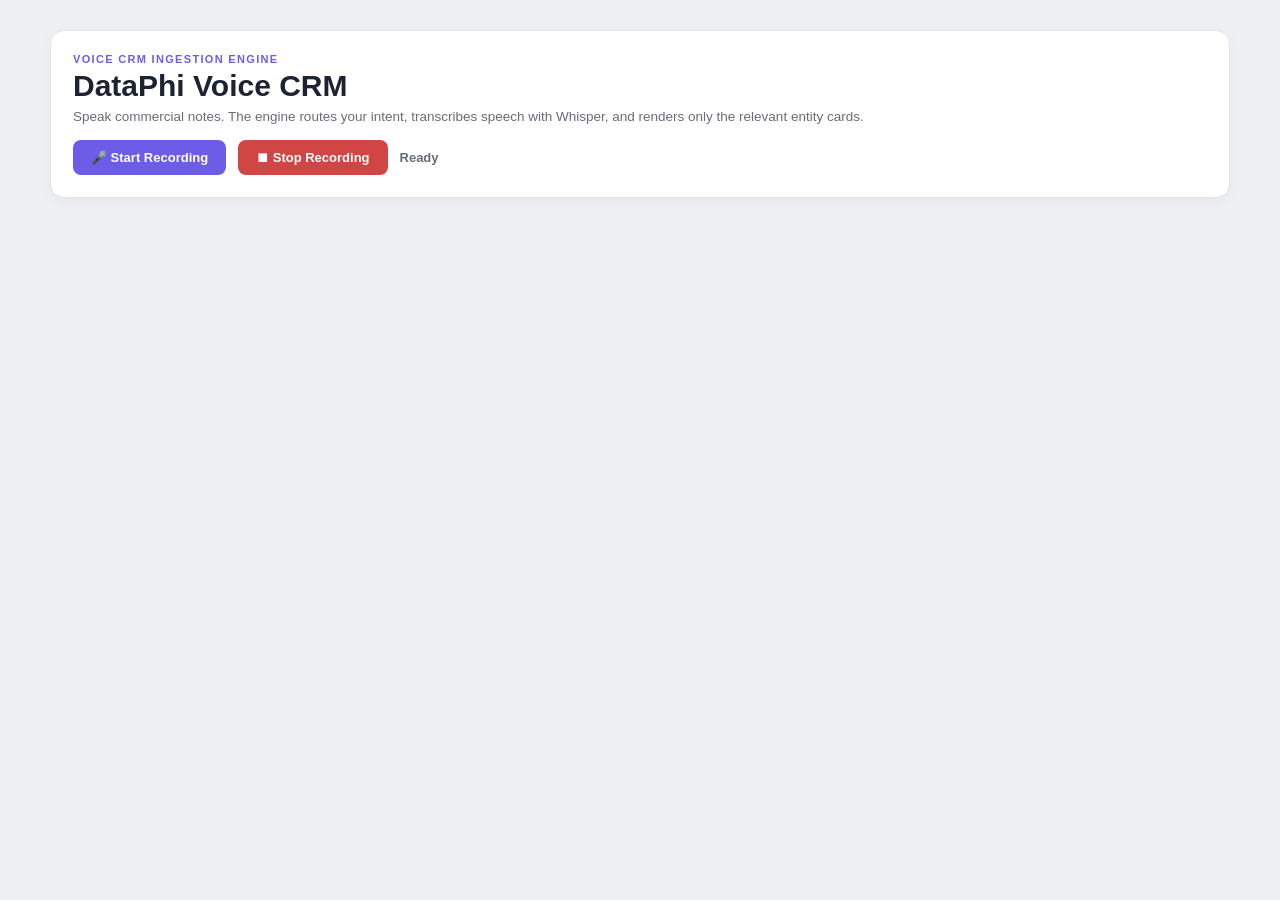
==== frontend/index.html @ ba320847 "feat: initial commit for DataPhi voice-to-CRM ingestion engine" ====
<!doctype html>
<html lang="en">
<head>
<meta charset="UTF-8">
<meta name="viewport" content="width=device-width,initial-scale=1">
<title>DataPhi Voice CRM — Multi-Entity Workspace</title>
<style>
:root {
  --primary: #6C5CE7;
  --primary-dark: #4B3FC4;
  --secondary: #049C8F;
  --warning: #C98A14;
  --danger: #D14545;
  --success: #1E8E5A;
  --dark: #1C2333;
  --gray-bg: #EEF0F4;
  --border: #E2E4EA;
  --text-main: #20242C;
  --text-sub: #666C79;
}
* { box-sizing: border-box; }
body { margin: 0; background: var(--gray-bg); color: var(--text-main); font-family: "Segoe UI", Arial, sans-serif; }
main { width: min(1180px, 95%); margin: 30px auto 60px; }

/* Control & Header Cards */
.card {
  background: #fff; border: 1px solid var(--border); border-radius: 14px;
  padding: 22px; box-shadow: 0 4px 16px rgba(20,35,60,.04); margin-bottom: 20px;
}
h1 { font-size: 30px; margin: 0 0 6px; font-weight: 800; color: var(--dark); }
.sub { color: var(--text-sub); font-size: 13.5px; margin: 0 0 16px; }
.eyebrow { font-size: 11px; font-weight: 800; letter-spacing: .12em; color: var(--primary); text-transform: uppercase; margin-bottom: 4px; }

/* Buttons & Controls */
.controls { display: flex; gap: 12px; align-items: center; flex-wrap: wrap; }
button {
  border: 0; border-radius: 8px; padding: 10px 18px; font-size: 13px;
  font-weight: 700; cursor: pointer; display: inline-flex; align-items: center;
  gap: 7px; transition: all 0.15s ease-in-out;
}
.btn-primary { background: var(--primary); color: #fff; }
.btn-primary:hover { background: var(--primary-dark); }
.btn-primary:disabled { background: #A59DF0; cursor: not-allowed; }
.btn-danger { background: var(--danger); color: #fff; }
.btn-outline { background: #fff; border: 1.5px solid var(--border); color: var(--text-main); }
.btn-outline:hover { background: #F8F9FB; }
.status { font-weight: 700; font-size: 13px; color: var(--text-sub); }
.live { color: var(--danger); }

/* Badges */
.badge { font-size: 10.5px; font-weight: 700; padding: 3px 8px; border-radius: 12px; display: inline-flex; align-items: center; }
.badge-draft { background: #FEF3F2; color: #B42318; border: 1px solid #FECDCA; }
.badge-review { background: #FFF8E6; color: #B57900; border: 1px solid #FDE68A; }
.badge-committed { background: #E5F5EC; color: var(--success); border: 1px solid #B9E6CD; }
.voice-tag { color: var(--primary); font-size: 10.5px; font-weight: 600; }

/* Transcript Display */
.transcript-box {
  background: #FAFBFD; border: 1.5px solid var(--border); border-radius: 8px;
  padding: 12px 16px; min-height: 44px; color: var(--text-sub); font-size: 13.5px;
  line-height: 1.5; font-style: italic;
}

/* Alert Banner */
.alert-banner {
  background: #FFF4F2; border-left: 4px solid var(--danger);
  padding: 14px 18px; border-radius: 8px; margin-bottom: 20px;
}
.alert-banner.success { background: #F4FAF6; border-left-color: var(--success); }
.alert-banner.review { background: #FFFDF5; border-left-color: var(--warning); }
.alert-title { font-size: 13px; font-weight: 800; color: var(--danger); margin-bottom: 4px; }
.alert-banner.success .alert-title { color: var(--success); }
.alert-banner.review .alert-title { color: var(--warning); }
.alert-text { font-size: 12px; color: #5F2120; line-height: 1.5; }
.alert-banner.success .alert-text { color: #175C3E; }
.alert-banner.review .alert-text { color: #78350F; }

/* Responsive Entity Form Cards Grid */
.entity-grid { display: grid; grid-template-columns: repeat(auto-fit, minmax(420px, 1fr)); gap: 20px; }
.entity-card {
  background: #FFFFFF; border: 1.5px solid var(--border); border-radius: 12px;
  padding: 18px 20px; display: flex; flex-direction: column; gap: 14px;
}
.entity-header {
  display: flex; justify-content: space-between; align-items: center;
  padding-bottom: 10px; border-bottom: 1.5px solid #F0F2F6;
}
.entity-title { font-size: 13.5px; font-weight: 800; display: flex; align-items: center; gap: 8px; }

/* Form Field Styling */
.form-grid { display: grid; grid-template-columns: 1fr 1fr; gap: 12px 14px; }
.form-full { grid-column: span 2; }
.field-group { display: flex; flex-direction: column; gap: 4px; }
.field-label { font-size: 11.5px; font-weight: 700; color: var(--dark); display: flex; justify-content: space-between; }
.field-label .req { color: var(--danger); }
.input-box, select, textarea {
  padding: 8px 11px; border-radius: 6px; border: 1.5px solid var(--border);
  font-size: 12.5px; color: var(--text-main); background: #FFFFFF; outline: none; width: 100%;
}
.input-box:focus, select:focus, textarea:focus {
  border-color: var(--primary); box-shadow: 0 0 0 3px rgba(108, 92, 231, 0.12);
}
.input-box:read-only {
  background: #F8F9FB; color: var(--text-sub); cursor: not-allowed; border-color: #E2E4EA;
}
.input-missing {
  border-color: var(--danger) !important;
  background: #FFFBFB !important;
}
.field-helper { font-size: 10.5px; color: var(--text-sub); }
.helper-missing { color: var(--danger); font-weight: 600; }

/* Confirmation Action Bar */
.confirmation-bar {
  background: #FFFFFF; border: 1.5px solid var(--border); border-radius: 12px;
  padding: 16px 20px; display: flex; justify-content: space-between; align-items: center;
  margin-top: 20px; flex-wrap: wrap; gap: 12px;
}
</style>
</head>
<body>

<main>
  <!-- Voice Recorder Card -->
  <section class="card">
    <div class="eyebrow">Voice CRM Ingestion Engine</div>
    <h1>DataPhi Voice CRM</h1>
    <p class="sub">Speak commercial notes. The engine routes your intent, transcribes speech with Whisper, and renders only the relevant entity cards.</p>
    
    <div class="controls">
      <button id="record" class="btn-primary">🎤 Start Recording</button>
      <button id="stop" class="btn-danger" disabled>⏹ Stop Recording</button>
      <span id="status" class="status">Ready</span>
    </div>
  </section>

  <!-- Spoken Transcript Display -->
  <section class="card" id="transcriptPane" style="display:none;">
    <h3 style="margin-top:0; font-size:14px; color:var(--dark);">Captured Audio Transcript</h3>
    <div id="transcript" class="transcript-box"></div>
  </section>

  <!-- Staged Review Workspace -->
  <section id="workspacePane" style="display:none;">
    
    <!-- Status & Alerts -->
    <div style="display:flex; justify-content:space-between; align-items:center; margin-bottom:12px;">
      <div style="display:flex; align-items:center; gap:10px;">
        <h2 style="font-size:18px; margin:0;" id="workspaceTitle">Staged Entity Workspace</h2>
        <span id="statusBadge" class="badge"></span>
      </div>
      <span id="draftIdTag" style="font-size:12px; color:var(--text-sub); font-family:monospace;"></span>
    </div>

    <div id="alertBanner" class="alert-banner" style="display:none;">
      <div id="alertTitle" class="alert-title"></div>
      <div id="alertText" class="alert-text"></div>
    </div>

    <!-- RELEVANT ENTITY FORMS GRID -->
    <div class="entity-grid">
      
      <!-- FORM 1: ACCOUNT FORM (Shown for Account, Contact, Lead, Opportunity) -->
      <div class="entity-card" id="cardAccount" style="border-top: 4px solid var(--primary);">
        <div class="entity-header">
          <span class="entity-title" style="color:var(--primary-dark);">🏢 Account Form</span>
          <span class="badge" style="background:#F4F3FF; color:var(--primary);">Parent Enterprise</span>
        </div>
        <div class="form-grid">
          <div class="field-group form-full">
            <label class="field-label">
              <span>Account Name <span class="req">*</span></span>
              <span class="voice-tag" id="tag_acc_name"></span>
            </label>
            <input class="input-box" id="acc_name" type="text" placeholder="e.g. Dubai Integrated Economic Zones" oninput="onAccountNameChange()">
            <div id="acc_name_help" class="field-helper">Legal entity name.</div>
          </div>
          <div class="field-group">
            <label class="field-label">
              <span>Client Account Manager</span>
              <span class="voice-tag" id="tag_acc_manager"></span>
            </label>
            <input class="input-box" id="acc_manager" type="text" placeholder="e.g. Ramanj Falasi">
          </div>
          <div class="field-group">
            <label class="field-label">
              <span>Industry</span>
              <span class="voice-tag" id="tag_acc_industry"></span>
            </label>
            <input class="input-box" id="acc_industry" type="text" placeholder="e.g. Semi Govt, BFSI">
          </div>
          <div class="field-group form-full">
            <label class="field-label">
              <span>Region</span>
              <span class="voice-tag" id="tag_acc_region"></span>
            </label>
            <input class="input-box" id="acc_region" type="text" placeholder="e.g. Dubai, UAE">
          </div>
        </div>
      </div>

      <!-- FORM 2: CONTACT FORM (Shown for Contact, Lead, Opportunity) -->
      <div class="entity-card" id="cardContact" style="border-top: 4px solid #4B5563; display:none;">
        <div class="entity-header">
          <span class="entity-title" style="color:#1F2937;">👤 Contact Form</span>
          <span class="badge" style="background:#F3F4F6; color:#374151;">Client Stakeholder</span>
        </div>
        <div class="form-grid">
          <!-- Associated Account Field Linking -->
          <div class="field-group form-full">
            <label class="field-label">
              <span>Associated Account <span class="req">*</span></span>
              <span class="badge" style="background:#EEF2FF; color:var(--primary);">Relational Link</span>
            </label>
            <input class="input-box" id="con_acc_name" type="text" placeholder="Links to Account Name above" readonly>
            <div class="field-helper">Foreign key reference linking this contact to the parent enterprise.</div>
          </div>
          <div class="field-group form-full">
            <label class="field-label">
              <span>Stakeholder Name <span class="req">*</span></span>
              <span class="voice-tag" id="tag_con_name"></span>
            </label>
            <input class="input-box" id="con_name" type="text" placeholder="e.g. Tariq Mansoor" oninput="validateMandatory()">
            <div id="con_name_help" class="field-helper">Primary client contact or decision maker.</div>
          </div>
          <div class="field-group form-full">
            <label class="field-label">
              <span>Designation / Role</span>
              <span class="voice-tag" id="tag_con_desig"></span>
            </label>
            <input class="input-box" id="con_desig" type="text" placeholder="e.g. VP of Smart Cities">
          </div>
          <div class="field-group">
            <label class="field-label"><span>Email</span></label>
            <input class="input-box" id="con_email" type="email" placeholder="name@company.com">
          </div>
          <div class="field-group">
            <label class="field-label"><span>Mobile</span></label>
            <input class="input-box" id="con_mobile" type="text" placeholder="+971 50 ...">
          </div>
        </div>
      </div>

      <!-- FORM 3: LEAD FORM (Shown for Lead, Opportunity) -->
      <div class="entity-card" id="cardLead" style="border-top: 4px solid var(--warning); display:none;">
        <div class="entity-header">
          <span class="entity-title" style="color:var(--warning);">🎯 Lead Form</span>
          <span id="leadStatusTag" class="badge" style="background:#FFF9F0; color:var(--warning);">Inbound Pipeline</span>
        </div>
        <div class="form-grid">
          <div class="field-group form-full">
            <label class="field-label">
              <span>Lead Title <span class="req">*</span></span>
              <span class="voice-tag" id="tag_lead_name"></span>
            </label>
            <input class="input-box" id="lead_name" type="text" placeholder="e.g. Telemetry Lakehouse Scope">
          </div>
          <div class="field-group">
            <label class="field-label"><span>Classification Stage</span></label>
            <select class="input-box" id="lead_stage">
              <option value="Non-Qualified">Non-Qualified</option>
              <option value="Qualified">Qualified</option>
            </select>
          </div>
          <div class="field-group">
            <label class="field-label"><span>Temperature</span></label>
            <select class="input-box" id="lead_type">
              <option value="Warm">Warm</option>
              <option value="Hot">Hot</option>
              <option value="Cold">Cold</option>
            </select>
          </div>
          <div class="field-group">
            <label class="field-label"><span>Service Line</span></label>
            <input class="input-box" id="lead_service" type="text" placeholder="e.g. DE & Analytics">
          </div>
          <div class="field-group">
            <label class="field-label"><span>Technology Stack</span></label>
            <input class="input-box" id="lead_tech" type="text" placeholder="e.g. Azure Databricks">
          </div>
          <div class="field-group form-full">
            <label class="field-label"><span>Lead Action Item</span></label>
            <input class="input-box" id="lead_next_steps" type="text" placeholder="e.g. Schedule discovery call">
          </div>
        </div>
      </div>

      <!-- FORM 4: OPPORTUNITY FORM (Shown strictly for Opportunity) -->
      <div class="entity-card" id="cardOpportunity" style="border-top: 4px solid var(--secondary); display:none;">
        <div class="entity-header">
          <span class="entity-title" style="color:var(--secondary);">💼 Opportunity Form</span>
          <span class="badge" style="background:#E6F7F5; color:var(--secondary);">Commercial Deal</span>
        </div>
        <div class="form-grid">
          <div class="field-group form-full">
            <label class="field-label">
              <span>Opportunity Name <span class="req">*</span></span>
              <span class="voice-tag" id="tag_opty_name"></span>
            </label>
            <input class="input-box" id="opty_name" type="text" placeholder="e.g. IoT Telemetry Lakehouse">
          </div>
          <div class="field-group">
            <label class="field-label"><span>Pipeline Stage</span></label>
            <select class="input-box" id="opty_stage">
              <option value="Discovery (40%)" selected>Discovery (40%)</option>
              <option value="Technical Discussion (60%)">Technical Discussion (60%)</option>
              <option value="Proposal (80%)">Proposal (80%)</option>
            </select>
          </div>
          <div class="field-group">
            <label class="field-label"><span>Engagement Model</span></label>
            <select class="input-box" id="opty_project_type">
              <option value="T&M" selected>T&M (Time & Materials)</option>
              <option value="FP">Fixed Price (FP)</option>
            </select>
          </div>
          <div class="field-group">
            <label class="field-label"><span>Deal Value &amp; Currency</span></label>
            <div style="display:flex; gap:6px;">
              <input class="input-box" id="opty_deal_size" type="number" style="flex:1;" placeholder="0.00">
              <input class="input-box" id="opty_currency" type="text" style="width:70px;" value="AED">
            </div>
          </div>
          <div class="field-group">
            <label class="field-label"><span>Technology Architecture</span></label>
            <input class="input-box" id="opty_tech" type="text" placeholder="e.g. Azure Databricks, Fabric">
          </div>
          <div class="field-group form-full">
            <label class="field-label"><span>Next Commercial Step</span></label>
            <input class="input-box" id="opty_next_steps" type="text" placeholder="e.g. Architecture review call">
          </div>
        </div>
      </div>

    </div>

    <!-- Confirmation Action Bar -->
    <div class="confirmation-bar">
      <div id="resumeControls" style="display:flex; gap:8px; flex:1; max-width:480px;">
        <input class="input-box" id="followUpText" type="text" placeholder="Type missing details to update draft...">
        <button class="btn-outline" type="button" onclick="submitTextFollowUp()">Submit Follow-Up</button>
      </div>
      <div style="margin-left:auto;">
        <button id="commitBtn" class="btn-primary" type="button" onclick="confirmAndCommitHierarchy()">
          💾 Confirm &amp; Commit to CRM
        </button>
      </div>
    </div>

  </section>
</main>

<script>
const API = "http://localhost:8000";
let recorder = null, chunks = [], currentDraftId = null, activeIntent = "create_lead";

const recordBtn = document.getElementById("record");
const stopBtn = document.getElementById("stop");
const statusTxt = document.getElementById("status");
const transcriptPane = document.getElementById("transcriptPane");
const transcriptDiv = document.getElementById("transcript");
const workspacePane = document.getElementById("workspacePane");
const alertBanner = document.getElementById("alertBanner");
const alertTitle = document.getElementById("alertTitle");
const alertText = document.getElementById("alertText");
const statusBadge = document.getElementById("statusBadge");
const commitBtn = document.getElementById("commitBtn");
const draftIdTag = document.getElementById("draftIdTag");
const workspaceTitle = document.getElementById("workspaceTitle");

// Audio Capture
recordBtn.onclick = async () => {
  try {
    const stream = await navigator.mediaDevices.getUserMedia({ audio: true });
    chunks = [];
    recorder = new MediaRecorder(stream);
    recorder.ondataavailable = e => { if (e.data.size) chunks.push(e.data); };
    recorder.onstop = async () => {
      stream.getTracks().forEach(t => t.stop());
      const blob = new Blob(chunks, { type: recorder.mimeType || "audio/webm" });
      await processAudio(blob);
    };
    recorder.start();
    recordBtn.disabled = true;
    stopBtn.disabled = false;
    statusTxt.textContent = "Recording...";
    statusTxt.className = "status live";
  } catch (err) {
    alert("Microphone permission failed: " + err.message);
  }
};

stopBtn.onclick = () => {
  if (recorder && recorder.state !== "inactive") {
    recorder.stop();
    recordBtn.disabled = false;
    stopBtn.disabled = true;
    statusTxt.textContent = "Processing and analyzing intent...";
    statusTxt.className = "status";
  }
};

async function processAudio(blob) {
  const form = new FormData();
  form.append("audio", blob, "recording.webm");

  try {
    const res = await fetch(`${API}/api/voice/process`, { method: "POST", body: form });
    const data = await res.json();
    if (!res.ok) throw new Error(data.detail || "Server processing failed.");

    transcriptPane.style.display = "block";
    transcriptDiv.textContent = `"${data.transcript}"`;
    renderSeparateForms(data);
    statusTxt.textContent = "Entities Extracted";
  } catch (err) {
    statusTxt.textContent = "Error";
    alert("Processing failed: " + err.message);
  }
}

// Mirror Account Name into Contact Form live
function onAccountNameChange() {
  const accVal = document.getElementById("acc_name").value.trim();
  document.getElementById("con_acc_name").value = accVal;
  validateMandatory();
}

// Render Only Relevant Forms Based on Specific Intent
function renderSeparateForms(res) {
  workspacePane.style.display = "block";
  const ext = res.extracted_data || {};
  const acc = ext.account || {};
  const con = ext.contact || {};
  const lead = ext.lead || {};
  const opty = ext.opportunity || {};

  activeIntent = res.intent || ext.intent || "create_lead";
  currentDraftId = res.draft_id || null;

  // Strict intent classification
  const isAccount = activeIntent === "create_account";
  const isContact = activeIntent === "create_contact";
  const isLead = activeIntent === "create_lead";
  const isOpportunity = (
    activeIntent === "create_opportunity" ||
    activeIntent === "opportunity" ||
    activeIntent === "close_won_deal" ||
    activeIntent === "create_project"
  );

  // Intent-Driven Visibility Hierarchy:
  // 1. Account intent: Show Account only
  // 2. Contact intent: Show Account + Contact
  // 3. Lead intent: Show Account + Contact + Lead
  // 4. Opportunity intent: Show Account + Contact + Lead + Opportunity
  document.getElementById("cardAccount").style.display = "flex";
  document.getElementById("cardContact").style.display = (!isAccount) ? "flex" : "none";
  document.getElementById("cardLead").style.display = (isLead || isOpportunity) ? "flex" : "none";
  document.getElementById("cardOpportunity").style.display = isOpportunity ? "flex" : "none";

  // Dynamic Workspace Title
  if (isAccount) {
    workspaceTitle.textContent = "Staged Entity: Account Registration";
  } else if (isContact) {
    workspaceTitle.textContent = "Staged Entities: Contact & Associated Account";
  } else if (isOpportunity) {
    workspaceTitle.textContent = "Staged Pipeline: Opportunity Hierarchy";
  } else {
    workspaceTitle.textContent = "Staged Entities: Lead Ingestion Pipeline";
  }

  // Populate Form 1: Account
  document.getElementById("acc_name").value = acc.account_name || "";
  document.getElementById("acc_manager").value = acc.account_manager || "";
  document.getElementById("acc_industry").value = acc.industry || "";
  document.getElementById("acc_region").value = acc.region || "";

  document.getElementById("tag_acc_name").textContent = acc.account_name ? "⚡ Voice" : "";
  document.getElementById("tag_acc_manager").textContent = acc.account_manager ? "⚡ Voice" : "";
  document.getElementById("tag_acc_industry").textContent = acc.industry ? "⚡ Voice" : "";
  document.getElementById("tag_acc_region").textContent = acc.region ? "⚡ Voice" : "";

  // Populate Form 2: Contact (including Associated Account)
  document.getElementById("con_acc_name").value = acc.account_name || "";
  document.getElementById("con_name").value = con.contact_name || "";
  document.getElementById("con_desig").value = con.designation || "";
  document.getElementById("con_email").value = con.email || "";
  document.getElementById("con_mobile").value = con.mobile || "";

  document.getElementById("tag_con_name").textContent = con.contact_name ? "⚡ Voice" : "";
  document.getElementById("tag_con_desig").textContent = con.designation ? "⚡ Voice" : "";

  // Populate Form 3: Lead (if visible)
  if (isLead || isOpportunity) {
    const defaultLeadTitle = isOpportunity 
      ? (opty.opportunity_name || lead.lead_name || `${acc.account_name || 'Commercial'} Deal (Backfilled)`)
      : (lead.lead_name || "");

    document.getElementById("lead_name").value = defaultLeadTitle;
    document.getElementById("lead_stage").value = isOpportunity ? "Qualified" : (lead.stage || "Non-Qualified");
    document.getElementById("lead_type").value = isOpportunity ? "Hot" : (lead.type || "Warm");
    document.getElementById("lead_service").value = lead.service || opty.service || "";
    document.getElementById("lead_tech").value = lead.technology || opty.technology || "";
    document.getElementById("lead_next_steps").value = lead.next_steps || opty.next_steps || "";

    const leadTag = document.getElementById("leadStatusTag");
    if (isOpportunity) {
      leadTag.textContent = "⚡ Auto-Backfilled Record";
      leadTag.style.background = "#E5F5EC";
      leadTag.style.color = "var(--success)";
    } else {
      leadTag.textContent = "Inbound Pipeline";
      leadTag.style.background = "#FFF9F0";
      leadTag.style.color = "var(--warning)";
    }
  }

  // Populate Form 4: Opportunity (if visible)
  if (isOpportunity) {
    document.getElementById("opty_name").value = opty.opportunity_name || lead.lead_name || `${acc.account_name || 'Client'} - Opportunity`;
    document.getElementById("opty_stage").value = opty.stage || "Discovery (40%)";
    document.getElementById("opty_project_type").value = opty.project_type || "T&M";
    document.getElementById("opty_deal_size").value = opty.deal_size || lead.deal_size || "";
    document.getElementById("opty_currency").value = opty.currency || lead.currency || "AED";
    document.getElementById("opty_tech").value = opty.technology || lead.technology || "";
    document.getElementById("opty_next_steps").value = opty.next_steps || lead.next_steps || "";

    document.getElementById("tag_opty_name").textContent = (opty.opportunity_name || lead.lead_name) ? "⚡ Voice" : "";
  }

  // Draft Banner State
  draftIdTag.textContent = currentDraftId ? `Draft Record #${currentDraftId}` : "";
  if (res.status === "draft_saved_incomplete") {
    statusBadge.textContent = "Incomplete Draft";
    statusBadge.className = "badge badge-draft";
    alertBanner.style.display = "block";
    alertBanner.className = "alert-banner";
    alertTitle.textContent = "⚠️ Missing Mandatory Entity Fields";
    alertText.textContent = res.clarification_prompt || "Please complete the highlighted mandatory inputs.";
  } else {
    statusBadge.textContent = "Staged for Sales Review";
    statusBadge.className = "badge badge-review";
    alertBanner.style.display = "block";
    alertBanner.className = "alert-banner review";
    alertTitle.textContent = "📋 Staged Records Ready";
    alertText.textContent = "Verify or edit the extracted details in the cards above, then click confirm to persist.";
  }

  validateMandatory();
}

// Client Validation Across Visible Forms
function validateMandatory() {
  const accVal = document.getElementById("acc_name").value.trim();
  const conVal = document.getElementById("con_name").value.trim();
  const accInput = document.getElementById("acc_name");
  const conInput = document.getElementById("con_name");
  const accHelp = document.getElementById("acc_name_help");
  const conHelp = document.getElementById("con_name_help");

  let isAccMissing = !accVal;
  if (isAccMissing) {
    accInput.classList.add("input-missing");
    accHelp.textContent = "Mandatory: Company / Account name is required.";
    accHelp.className = "field-helper helper-missing";
  } else {
    accInput.classList.remove("input-missing");
    accHelp.textContent = "Legal entity name.";
    accHelp.className = "field-helper";
  }

  // If intent is purely account, contact isn't mandatory
  if (activeIntent === "create_account") {
    conInput.classList.remove("input-missing");
    commitBtn.disabled = isAccMissing;
    return;
  }

  let isConMissing = !conVal;
  if (isConMissing) {
    conInput.classList.add("input-missing");
    conHelp.textContent = "Mandatory: Contact stakeholder name is required.";
    conHelp.className = "field-helper helper-missing";
  } else {
    conInput.classList.remove("input-missing");
    conHelp.textContent = "Primary client contact or decision maker.";
    conHelp.className = "field-helper";
  }

  commitBtn.disabled = isAccMissing || isConMissing;
}

// Resume Missing Info via Text
async function submitTextFollowUp() {
  if (!currentDraftId) return;
  const txt = document.getElementById("followUpText").value.trim();
  if (!txt) return;

  const form = new FormData();
  form.append("additional_text", txt);

  try {
    statusTxt.textContent = "Updating draft...";
    const res = await fetch(`${API}/api/voice/draft/${currentDraftId}/resume`, {
      method: "POST",
      body: form
    });
    const data = await res.json();
    if (!res.ok) throw new Error(data.detail || "Update failed.");

    document.getElementById("followUpText").value = "";
    renderSeparateForms(data);
    statusTxt.textContent = "Draft Updated";
  } catch (err) {
    alert("Error: " + err.message);
  }
}

// Commit Synchronized Payload to PostgreSQL
async function confirmAndCommitHierarchy() {
  const payload = {
    draft_id: currentDraftId,
    intent: activeIntent,
    account: {
      account_name: document.getElementById("acc_name").value.trim(),
      account_manager: document.getElementById("acc_manager").value.trim(),
      industry: document.getElementById("acc_industry").value.trim(),
      region: document.getElementById("acc_region").value.trim(),
    },
    contact: {
      contact_name: document.getElementById("con_name").value.trim(),
      designation: document.getElementById("con_desig").value.trim(),
      email: document.getElementById("con_email").value.trim(),
      mobile: document.getElementById("con_mobile").value.trim(),
    },
    lead: {
      lead_name: document.getElementById("lead_name").value.trim(),
      deal_size: parseFloat(document.getElementById("opty_deal_size").value) || null,
      currency: document.getElementById("opty_currency").value,
      type: document.getElementById("lead_type").value,
      stage: document.getElementById("lead_stage").value,
      service: document.getElementById("lead_service").value,
      technology: document.getElementById("lead_tech").value,
      next_steps: document.getElementById("lead_next_steps").value,
    },
    opportunity: {
      opportunity_name: document.getElementById("opty_name").value.trim(),
      deal_size: parseFloat(document.getElementById("opty_deal_size").value) || null,
      currency: document.getElementById("opty_currency").value,
      stage: document.getElementById("opty_stage").value,
      project_type: document.getElementById("opty_project_type").value,
      technology: document.getElementById("opty_tech").value,
      next_steps: document.getElementById("opty_next_steps").value,
    }
  };

  try {
    statusTxt.textContent = "Writing to database...";
    const res = await fetch(`${API}/api/voice/commit`, {
      method: "POST",
      headers: { "Content-Type": "application/json" },
      body: JSON.stringify(payload)
    });
    const data = await res.json();
    if (!res.ok) throw new Error(data.detail || "Transaction failed.");

    const rec = data.created_records || {};
    statusBadge.textContent = "Committed to PostgreSQL";
    statusBadge.className = "badge badge-committed";
    alertBanner.style.display = "block";
    alertBanner.className = "alert-banner success";
    alertTitle.textContent = "✅ Record Confirmed & Committed";
    
    if (activeIntent === "create_opportunity") {
      alertText.textContent = `Created Account "${rec.account_name}", Contact "${rec.contact_name}", backfilled Lead #${rec.lead_id}, and Opportunity #${rec.opportunity_id} (${rec.currency} ${rec.deal_size}).`;
    } else if (activeIntent === "create_contact") {
      alertText.textContent = `Created Contact "${rec.contact_name}" linked directly to Account "${rec.account_name}".`;
    } else if (activeIntent === "create_account") {
      alertText.textContent = `Created Account "${rec.account_name}".`;
    } else {
      alertText.textContent = `Created Account "${rec.account_name}", Contact "${rec.contact_name}", and Lead #${rec.lead_id}.`;
    }

    commitBtn.disabled = true;
    statusTxt.textContent = "Complete";
  } catch (err) {
    statusTxt.textContent = "Error";
    alert("Commit failed: " + err.message);
  }
}
</script>
</body>
</html>
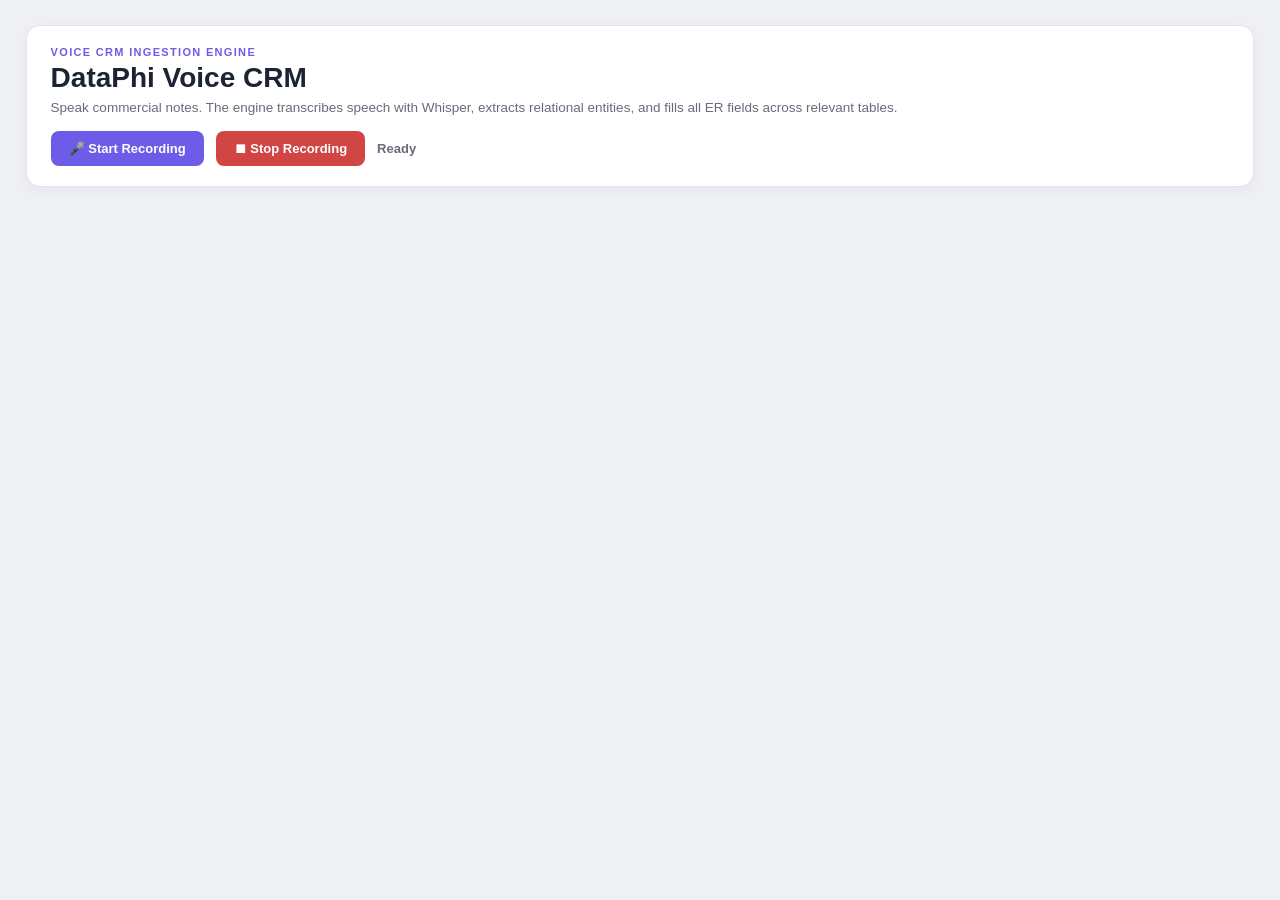
==== commit 9526093c: "feat: STT v2 : With AWS Transcribe STT and UI Forms Integrated with a postgres container" ====
--- a/frontend/index.html
+++ b/frontend/index.html
@@ -3,7 +3,7 @@
 <head>
 <meta charset="UTF-8">
 <meta name="viewport" content="width=device-width,initial-scale=1">
-<title>DataPhi Voice CRM — Multi-Entity Workspace</title>
+<title>DataPhi Voice CRM — Complete ER Lifecycle Workspace</title>
 <style>
 :root {
   --primary: #6C5CE7;
@@ -20,18 +20,18 @@
 }
 * { box-sizing: border-box; }
 body { margin: 0; background: var(--gray-bg); color: var(--text-main); font-family: "Segoe UI", Arial, sans-serif; }
-main { width: min(1180px, 95%); margin: 30px auto 60px; }
-
-/* Control & Header Cards */
+main { width: min(1380px, 96%); margin: 25px auto 60px; }
+
+/* Control & Header */
 .card {
   background: #fff; border: 1px solid var(--border); border-radius: 14px;
-  padding: 22px; box-shadow: 0 4px 16px rgba(20,35,60,.04); margin-bottom: 20px;
-}
-h1 { font-size: 30px; margin: 0 0 6px; font-weight: 800; color: var(--dark); }
+  padding: 20px 24px; box-shadow: 0 4px 16px rgba(20,35,60,.04); margin-bottom: 20px;
+}
+h1 { font-size: 28px; margin: 0 0 6px; font-weight: 800; color: var(--dark); }
 .sub { color: var(--text-sub); font-size: 13.5px; margin: 0 0 16px; }
 .eyebrow { font-size: 11px; font-weight: 800; letter-spacing: .12em; color: var(--primary); text-transform: uppercase; margin-bottom: 4px; }
 
-/* Buttons & Controls */
+/* Buttons & Status */
 .controls { display: flex; gap: 12px; align-items: center; flex-wrap: wrap; }
 button {
   border: 0; border-radius: 8px; padding: 10px 18px; font-size: 13px;
@@ -47,14 +47,32 @@
 .status { font-weight: 700; font-size: 13px; color: var(--text-sub); }
 .live { color: var(--danger); }
 
+/* Latency Telemetry Dashboard */
+.latency-bar {
+  background: #F8F9FD; border: 1.5px solid #DDE2F0; border-radius: 10px;
+  padding: 12px 18px; margin-bottom: 20px; display: flex; align-items: center;
+  justify-content: space-between; flex-wrap: wrap; gap: 12px;
+}
+.latency-summary {
+  display: flex; align-items: center; gap: 8px; font-size: 13px; font-weight: 800; color: var(--dark);
+}
+.latency-metric-chip {
+  font-size: 11px; font-weight: 700; padding: 4px 9px; border-radius: 6px;
+  display: inline-flex; align-items: center; gap: 5px;
+}
+.chip-total { background: #EEF2FF; color: var(--primary-dark); border: 1px solid #C7D2FE; }
+.chip-whisper { background: #F0FDF4; color: var(--success); border: 1px solid #BBF7D0; }
+.chip-llm { background: #FFFBEB; color: #B45309; border: 1px solid #FDE68A; }
+.chip-net { background: #F3F4F6; color: #4B5563; border: 1px solid #E5E7EB; }
+
 /* Badges */
 .badge { font-size: 10.5px; font-weight: 700; padding: 3px 8px; border-radius: 12px; display: inline-flex; align-items: center; }
 .badge-draft { background: #FEF3F2; color: #B42318; border: 1px solid #FECDCA; }
 .badge-review { background: #FFF8E6; color: #B57900; border: 1px solid #FDE68A; }
 .badge-committed { background: #E5F5EC; color: var(--success); border: 1px solid #B9E6CD; }
-.voice-tag { color: var(--primary); font-size: 10.5px; font-weight: 600; }
-
-/* Transcript Display */
+.voice-tag { color: var(--primary); font-size: 10px; font-weight: 700; }
+
+/* Transcript */
 .transcript-box {
   background: #FAFBFD; border: 1.5px solid var(--border); border-radius: 8px;
   padding: 12px 16px; min-height: 44px; color: var(--text-sub); font-size: 13.5px;
@@ -75,8 +93,8 @@
 .alert-banner.success .alert-text { color: #175C3E; }
 .alert-banner.review .alert-text { color: #78350F; }
 
-/* Responsive Entity Form Cards Grid */
-.entity-grid { display: grid; grid-template-columns: repeat(auto-fit, minmax(420px, 1fr)); gap: 20px; }
+/* Multi-Entity Grid */
+.entity-grid { display: grid; grid-template-columns: repeat(auto-fit, minmax(620px, 1fr)); gap: 20px; }
 .entity-card {
   background: #FFFFFF; border: 1.5px solid var(--border); border-radius: 12px;
   padding: 18px 20px; display: flex; flex-direction: column; gap: 14px;
@@ -87,8 +105,8 @@
 }
 .entity-title { font-size: 13.5px; font-weight: 800; display: flex; align-items: center; gap: 8px; }
 
-/* Form Field Styling */
-.form-grid { display: grid; grid-template-columns: 1fr 1fr; gap: 12px 14px; }
+/* Form Fields */
+.form-grid { display: grid; grid-template-columns: 1fr 1fr; gap: 11px 14px; }
 .form-full { grid-column: span 2; }
 .field-group { display: flex; flex-direction: column; gap: 4px; }
 .field-label { font-size: 11.5px; font-weight: 700; color: var(--dark); display: flex; justify-content: space-between; }
@@ -121,11 +139,11 @@
 <body>
 
 <main>
-  <!-- Voice Recorder Card -->
+  <!-- Control Header -->
   <section class="card">
     <div class="eyebrow">Voice CRM Ingestion Engine</div>
     <h1>DataPhi Voice CRM</h1>
-    <p class="sub">Speak commercial notes. The engine routes your intent, transcribes speech with Whisper, and renders only the relevant entity cards.</p>
+    <p class="sub">Speak commercial notes. The engine transcribes speech with Whisper, extracts relational entities, and fills all ER fields across relevant tables.</p>
     
     <div class="controls">
       <button id="record" class="btn-primary">🎤 Start Recording</button>
@@ -134,7 +152,20 @@
     </div>
   </section>
 
-  <!-- Spoken Transcript Display -->
+  <!-- Latency Telemetry Dashboard -->
+  <section id="latencyPane" class="latency-bar" style="display:none;">
+    <div class="latency-summary">
+      <span>⚡ Form Fill Latency:</span>
+      <span id="latTotal" class="latency-metric-chip chip-total">0 ms</span>
+    </div>
+    <div style="display:flex; gap:8px; flex-wrap:wrap;">
+      <span id="latWhisper" class="latency-metric-chip chip-whisper">🎙️ Whisper: 0ms</span>
+      <span id="latLlm" class="latency-metric-chip chip-llm">🧠 LLM: 0ms</span>
+      <span id="latNetDom" class="latency-metric-chip chip-net">🌐 Network &amp; DOM: 0ms</span>
+    </div>
+  </section>
+
+  <!-- Transcript Pane -->
   <section class="card" id="transcriptPane" style="display:none;">
     <h3 style="margin-top:0; font-size:14px; color:var(--dark);">Captured Audio Transcript</h3>
     <div id="transcript" class="transcript-box"></div>
@@ -142,8 +173,6 @@
 
   <!-- Staged Review Workspace -->
   <section id="workspacePane" style="display:none;">
-    
-    <!-- Status & Alerts -->
     <div style="display:flex; justify-content:space-between; align-items:center; margin-bottom:12px;">
       <div style="display:flex; align-items:center; gap:10px;">
         <h2 style="font-size:18px; margin:0;" id="workspaceTitle">Staged Entity Workspace</h2>
@@ -157,113 +186,119 @@
       <div id="alertText" class="alert-text"></div>
     </div>
 
-    <!-- RELEVANT ENTITY FORMS GRID -->
+    <!-- ER ENTITY FORMS GRID -->
     <div class="entity-grid">
       
-      <!-- FORM 1: ACCOUNT FORM (Shown for Account, Contact, Lead, Opportunity) -->
+      <!-- 1. ACCOUNT FORM (All ER Model Columns) -->
       <div class="entity-card" id="cardAccount" style="border-top: 4px solid var(--primary);">
         <div class="entity-header">
-          <span class="entity-title" style="color:var(--primary-dark);">🏢 Account Form</span>
+          <span class="entity-title" style="color:var(--primary-dark);">🏢 Account Entity Form</span>
           <span class="badge" style="background:#F4F3FF; color:var(--primary);">Parent Enterprise</span>
         </div>
         <div class="form-grid">
           <div class="field-group form-full">
             <label class="field-label">
-              <span>Account Name <span class="req">*</span></span>
+              <span>account_name <span class="req">*</span></span>
               <span class="voice-tag" id="tag_acc_name"></span>
             </label>
             <input class="input-box" id="acc_name" type="text" placeholder="e.g. Dubai Integrated Economic Zones" oninput="onAccountNameChange()">
-            <div id="acc_name_help" class="field-helper">Legal entity name.</div>
-          </div>
-          <div class="field-group">
-            <label class="field-label">
-              <span>Client Account Manager</span>
+            <div id="acc_name_help" class="field-helper">Parent enterprise account name (Mandatory).</div>
+          </div>
+          <div class="field-group">
+            <label class="field-label">
+              <span>account_manager (Client Lead)</span>
               <span class="voice-tag" id="tag_acc_manager"></span>
             </label>
             <input class="input-box" id="acc_manager" type="text" placeholder="e.g. Ramanj Falasi">
           </div>
           <div class="field-group">
             <label class="field-label">
-              <span>Industry</span>
+              <span>industry</span>
               <span class="voice-tag" id="tag_acc_industry"></span>
             </label>
-            <input class="input-box" id="acc_industry" type="text" placeholder="e.g. Semi Govt, BFSI">
-          </div>
-          <div class="field-group form-full">
-            <label class="field-label">
-              <span>Region</span>
+            <input class="input-box" id="acc_industry" type="text" placeholder="e.g. Semi Government, BFSI, Retail">
+          </div>
+          <div class="field-group form-full">
+            <label class="field-label">
+              <span>region</span>
               <span class="voice-tag" id="tag_acc_region"></span>
             </label>
-            <input class="input-box" id="acc_region" type="text" placeholder="e.g. Dubai, UAE">
+            <input class="input-box" id="acc_region" type="text" placeholder="e.g. Dubai, KSA, Abu Dhabi">
           </div>
         </div>
       </div>
 
-      <!-- FORM 2: CONTACT FORM (Shown for Contact, Lead, Opportunity) -->
+      <!-- 2. CONTACT FORM (All ER Model Columns) -->
       <div class="entity-card" id="cardContact" style="border-top: 4px solid #4B5563; display:none;">
         <div class="entity-header">
-          <span class="entity-title" style="color:#1F2937;">👤 Contact Form</span>
+          <span class="entity-title" style="color:#1F2937;">👤 Contact Entity Form</span>
           <span class="badge" style="background:#F3F4F6; color:#374151;">Client Stakeholder</span>
         </div>
         <div class="form-grid">
-          <!-- Associated Account Field Linking -->
-          <div class="field-group form-full">
-            <label class="field-label">
-              <span>Associated Account <span class="req">*</span></span>
-              <span class="badge" style="background:#EEF2FF; color:var(--primary);">Relational Link</span>
+          <div class="field-group form-full">
+            <label class="field-label">
+              <span>account_id (Linked Company) <span class="req">*</span></span>
+              <span class="badge" style="background:#EEF2FF; color:var(--primary);">Relational FK</span>
             </label>
             <input class="input-box" id="con_acc_name" type="text" placeholder="Links to Account Name above" readonly>
-            <div class="field-helper">Foreign key reference linking this contact to the parent enterprise.</div>
-          </div>
-          <div class="field-group form-full">
-            <label class="field-label">
-              <span>Stakeholder Name <span class="req">*</span></span>
+          </div>
+          <div class="field-group">
+            <label class="field-label">
+              <span>contact_name <span class="req">*</span></span>
               <span class="voice-tag" id="tag_con_name"></span>
             </label>
             <input class="input-box" id="con_name" type="text" placeholder="e.g. Tariq Mansoor" oninput="validateMandatory()">
-            <div id="con_name_help" class="field-helper">Primary client contact or decision maker.</div>
-          </div>
-          <div class="field-group form-full">
-            <label class="field-label">
-              <span>Designation / Role</span>
+            <div id="con_name_help" class="field-helper">Primary client contact (Mandatory).</div>
+          </div>
+          <div class="field-group">
+            <label class="field-label">
+              <span>designation</span>
               <span class="voice-tag" id="tag_con_desig"></span>
             </label>
-            <input class="input-box" id="con_desig" type="text" placeholder="e.g. VP of Smart Cities">
-          </div>
-          <div class="field-group">
-            <label class="field-label"><span>Email</span></label>
-            <input class="input-box" id="con_email" type="email" placeholder="name@company.com">
-          </div>
-          <div class="field-group">
-            <label class="field-label"><span>Mobile</span></label>
+            <input class="input-box" id="con_desig" type="text" placeholder="e.g. VP of DS">
+          </div>
+          <div class="field-group">
+            <label class="field-label"><span>email</span></label>
+            <input class="input-box" id="con_email" type="email" placeholder="tariq@company.com">
+          </div>
+          <div class="field-group">
+            <label class="field-label"><span>mobile</span></label>
             <input class="input-box" id="con_mobile" type="text" placeholder="+971 50 ...">
+          </div>
+          <div class="field-group form-full">
+            <label class="field-label"><span>linkedin_url</span></label>
+            <input class="input-box" id="con_linkedin" type="url" placeholder="https://linkedin.com/in/...">
+          </div>
+          <div class="field-group form-full">
+            <label class="field-label"><span>notes (Stakeholder Background)</span></label>
+            <textarea class="input-box" id="con_notes" rows="2" placeholder="Key decision maker, preferences..."></textarea>
           </div>
         </div>
       </div>
 
-      <!-- FORM 3: LEAD FORM (Shown for Lead, Opportunity) -->
+      <!-- 3. LEAD FORM (All ER Model Columns) -->
       <div class="entity-card" id="cardLead" style="border-top: 4px solid var(--warning); display:none;">
         <div class="entity-header">
-          <span class="entity-title" style="color:var(--warning);">🎯 Lead Form</span>
+          <span class="entity-title" style="color:var(--warning);">🎯 Lead Entity Form</span>
           <span id="leadStatusTag" class="badge" style="background:#FFF9F0; color:var(--warning);">Inbound Pipeline</span>
         </div>
         <div class="form-grid">
           <div class="field-group form-full">
             <label class="field-label">
-              <span>Lead Title <span class="req">*</span></span>
+              <span>lead_name <span class="req">*</span></span>
               <span class="voice-tag" id="tag_lead_name"></span>
             </label>
-            <input class="input-box" id="lead_name" type="text" placeholder="e.g. Telemetry Lakehouse Scope">
-          </div>
-          <div class="field-group">
-            <label class="field-label"><span>Classification Stage</span></label>
+            <input class="input-box" id="lead_name" type="text" placeholder="e.g. IoT Telemetry Lakehouse and Analytical Platform">
+          </div>
+          <div class="field-group">
+            <label class="field-label"><span>stage (Classification)</span></label>
             <select class="input-box" id="lead_stage">
               <option value="Non-Qualified">Non-Qualified</option>
               <option value="Qualified">Qualified</option>
             </select>
           </div>
           <div class="field-group">
-            <label class="field-label"><span>Temperature</span></label>
+            <label class="field-label"><span>type (Temperature)</span></label>
             <select class="input-box" id="lead_type">
               <option value="Warm">Warm</option>
               <option value="Hot">Hot</option>
@@ -271,70 +306,175 @@
             </select>
           </div>
           <div class="field-group">
-            <label class="field-label"><span>Service Line</span></label>
-            <input class="input-box" id="lead_service" type="text" placeholder="e.g. DE & Analytics">
-          </div>
-          <div class="field-group">
-            <label class="field-label"><span>Technology Stack</span></label>
-            <input class="input-box" id="lead_tech" type="text" placeholder="e.g. Azure Databricks">
-          </div>
-          <div class="field-group form-full">
-            <label class="field-label"><span>Lead Action Item</span></label>
-            <input class="input-box" id="lead_next_steps" type="text" placeholder="e.g. Schedule discovery call">
+            <label class="field-label">
+              <span>deal_size &amp; currency</span>
+              <span class="voice-tag" id="tag_lead_deal"></span>
+            </label>
+            <div style="display:flex; gap:6px;">
+              <input class="input-box" id="lead_deal_size" type="number" style="flex:1;" placeholder="0.00">
+              <input class="input-box" id="lead_currency" type="text" style="width:70px;" value="AED">
+            </div>
+          </div>
+          <div class="field-group">
+            <label class="field-label"><span>lead_source</span></label>
+            <select class="input-box" id="lead_source">
+              <option value="Voice Note" selected>Voice Note</option>
+              <option value="Inbound (Website, email)">Inbound (Website, email)</option>
+              <option value="Referral (MS, AWS, Client)">Referral (MS, AWS, Client)</option>
+              <option value="Outbound">Outbound</option>
+              <option value="Event">Event</option>
+              <option value="Marketing Campaign">Marketing Campaign</option>
+            </select>
+          </div>
+          <div class="field-group">
+            <label class="field-label">
+              <span>service (Consulting Line)</span>
+              <span class="voice-tag" id="tag_lead_service"></span>
+            </label>
+            <input class="input-box" id="lead_service" type="text" placeholder="e.g. DE & DV / Phi AI / Migration">
+          </div>
+          <div class="field-group">
+            <label class="field-label">
+              <span>technology (Cloud Stack)</span>
+              <span class="voice-tag" id="tag_lead_tech"></span>
+            </label>
+            <input class="input-box" id="lead_tech" type="text" placeholder="e.g. Azure Databricks, Power BI">
+          </div>
+          <div class="field-group form-full">
+            <label class="field-label">
+              <span>next_steps</span>
+              <span class="voice-tag" id="tag_lead_steps"></span>
+            </label>
+            <input class="input-box" id="lead_next_steps" type="text" placeholder="e.g. Present the Architecture">
+          </div>
+          <div class="field-group">
+            <label class="field-label">
+              <span>next_action_date</span>
+              <span class="voice-tag" id="tag_lead_nad"></span>
+            </label>
+            <input class="input-box" id="lead_next_action_date" type="text" placeholder="YYYY-MM-DD or spoken day">
+          </div>
+          <div class="field-group">
+            <label class="field-label"><span>closure_date</span></label>
+            <input class="input-box" id="lead_closure_date" type="text" placeholder="YYYY-MM-DD">
+          </div>
+          <div class="field-group form-full">
+            <label class="field-label"><span>notes (Discussion Log)</span></label>
+            <textarea class="input-box" id="lead_notes" rows="2" placeholder="Discussion notes..."></textarea>
           </div>
         </div>
       </div>
 
-      <!-- FORM 4: OPPORTUNITY FORM (Shown strictly for Opportunity) -->
+      <!-- 4. OPPORTUNITY FORM (All ER Model Columns) -->
       <div class="entity-card" id="cardOpportunity" style="border-top: 4px solid var(--secondary); display:none;">
         <div class="entity-header">
-          <span class="entity-title" style="color:var(--secondary);">💼 Opportunity Form</span>
+          <span class="entity-title" style="color:var(--secondary);">💼 Opportunity Entity Form</span>
           <span class="badge" style="background:#E6F7F5; color:var(--secondary);">Commercial Deal</span>
         </div>
         <div class="form-grid">
           <div class="field-group form-full">
             <label class="field-label">
-              <span>Opportunity Name <span class="req">*</span></span>
+              <span>opportunity_name <span class="req">*</span></span>
               <span class="voice-tag" id="tag_opty_name"></span>
             </label>
-            <input class="input-box" id="opty_name" type="text" placeholder="e.g. IoT Telemetry Lakehouse">
-          </div>
-          <div class="field-group">
-            <label class="field-label"><span>Pipeline Stage</span></label>
-            <select class="input-box" id="opty_stage">
+            <input class="input-box" id="opty_name" type="text" placeholder="e.g. IoT Telemetry Lakehouse and Analytical Platform">
+          </div>
+          <div class="field-group">
+            <label class="field-label"><span>stage (Pipeline Velocity)</span></label>
+            <select class="input-box" id="opty_stage" onchange="updateOptyProbability()">
               <option value="Discovery (40%)" selected>Discovery (40%)</option>
               <option value="Technical Discussion (60%)">Technical Discussion (60%)</option>
               <option value="Proposal (80%)">Proposal (80%)</option>
+              <option value="Closed Won (100%)">Closed Won (100%)</option>
+              <option value="Closed Lost (0%)">Closed Lost (0%)</option>
             </select>
           </div>
           <div class="field-group">
-            <label class="field-label"><span>Engagement Model</span></label>
-            <select class="input-box" id="opty_project_type">
-              <option value="T&M" selected>T&M (Time & Materials)</option>
-              <option value="FP">Fixed Price (FP)</option>
-            </select>
-          </div>
-          <div class="field-group">
-            <label class="field-label"><span>Deal Value &amp; Currency</span></label>
+            <label class="field-label"><span>probability (%)</span></label>
+            <input class="input-box" id="opty_probability" type="number" value="40" readonly>
+          </div>
+          <div class="field-group">
+            <label class="field-label">
+              <span>deal_size &amp; currency</span>
+              <span class="voice-tag" id="tag_opty_deal"></span>
+            </label>
             <div style="display:flex; gap:6px;">
               <input class="input-box" id="opty_deal_size" type="number" style="flex:1;" placeholder="0.00">
               <input class="input-box" id="opty_currency" type="text" style="width:70px;" value="AED">
             </div>
           </div>
           <div class="field-group">
-            <label class="field-label"><span>Technology Architecture</span></label>
-            <input class="input-box" id="opty_tech" type="text" placeholder="e.g. Azure Databricks, Fabric">
-          </div>
-          <div class="field-group form-full">
-            <label class="field-label"><span>Next Commercial Step</span></label>
-            <input class="input-box" id="opty_next_steps" type="text" placeholder="e.g. Architecture review call">
+            <label class="field-label">
+              <span>project_type (Engagement)</span>
+              <span class="voice-tag" id="tag_opty_pt"></span>
+            </label>
+            <select class="input-box" id="opty_project_type">
+              <option value="T&M" selected>T&M (Time & Materials)</option>
+              <option value="Fixed Cost">Fixed Cost</option>
+            </select>
+          </div>
+          <div class="field-group">
+            <label class="field-label"><span>opportunity_type</span></label>
+            <select class="input-box" id="opty_type">
+              <option value="New" selected>New</option>
+              <option value="Upsell">Upsell</option>
+              <option value="Cross Sell">Cross Sell</option>
+              <option value="Renewal">Renewal</option>
+              <option value="Support">Support</option>
+            </select>
+          </div>
+          <div class="field-group">
+            <label class="field-label"><span>funded_by (Co-Funding)</span></label>
+            <select class="input-box" id="opty_funded_by">
+              <option value="None" selected>None (Direct Client)</option>
+              <option value="MS">Microsoft ECIF</option>
+              <option value="AWS">AWS Partner Funding</option>
+              <option value="Snowflake">Snowflake</option>
+            </select>
+          </div>
+          <div class="field-group">
+            <label class="field-label">
+              <span>service (Consulting Area)</span>
+              <span class="voice-tag" id="tag_opty_service"></span>
+            </label>
+            <input class="input-box" id="opty_service" type="text" placeholder="e.g. IoT Telemetry Lakehouse and Analytical Platform">
+          </div>
+          <div class="field-group">
+            <label class="field-label">
+              <span>technology (Architecture)</span>
+              <span class="voice-tag" id="tag_opty_tech"></span>
+            </label>
+            <input class="input-box" id="opty_tech" type="text" placeholder="e.g. Azure Databricks and Power BI">
+          </div>
+          <div class="field-group form-full">
+            <label class="field-label">
+              <span>next_steps (Milestone)</span>
+              <span class="voice-tag" id="tag_opty_steps"></span>
+            </label>
+            <input class="input-box" id="opty_next_steps" type="text" placeholder="e.g. Present the Architecture">
+          </div>
+          <div class="field-group">
+            <label class="field-label"><span>next_action_date</span></label>
+            <input class="input-box" id="opty_next_action_date" type="text" placeholder="YYYY-MM-DD or spoken day">
+          </div>
+          <div class="field-group">
+            <label class="field-label"><span>closure_date</span></label>
+            <input class="input-box" id="opty_closure_date" type="text" placeholder="YYYY-MM-DD">
+          </div>
+          <div class="field-group form-full" id="lostReasonGroup" style="display:none;">
+            <label class="field-label"><span>reason (Mandatory when Closed Lost) <span class="req">*</span></span></label>
+            <input class="input-box" id="opty_reason" type="text" placeholder="Pricing, Competitor, Budget freeze...">
+          </div>
+          <div class="field-group form-full">
+            <label class="field-label"><span>notes (Commercial Scope)</span></label>
+            <textarea class="input-box" id="opty_notes" rows="2" placeholder="Commercial scope, concessions, notes..."></textarea>
           </div>
         </div>
       </div>
 
     </div>
 
-    <!-- Confirmation Action Bar -->
+    <!-- Action Bar -->
     <div class="confirmation-bar">
       <div id="resumeControls" style="display:flex; gap:8px; flex:1; max-width:480px;">
         <input class="input-box" id="followUpText" type="text" placeholder="Type missing details to update draft...">
@@ -353,6 +493,7 @@
 <script>
 const API = "http://localhost:8000";
 let recorder = null, chunks = [], currentDraftId = null, activeIntent = "create_lead";
+let stopClickTimestamp = 0;
 
 const recordBtn = document.getElementById("record");
 const stopBtn = document.getElementById("stop");
@@ -368,7 +509,13 @@
 const draftIdTag = document.getElementById("draftIdTag");
 const workspaceTitle = document.getElementById("workspaceTitle");
 
-// Audio Capture
+// Telemetry chips
+const latencyPane = document.getElementById("latencyPane");
+const latTotal = document.getElementById("latTotal");
+const latWhisper = document.getElementById("latWhisper");
+const latLlm = document.getElementById("latLlm");
+const latNetDom = document.getElementById("latNetDom");
+
 recordBtn.onclick = async () => {
   try {
     const stream = await navigator.mediaDevices.getUserMedia({ audio: true });
@@ -392,10 +539,11 @@
 
 stopBtn.onclick = () => {
   if (recorder && recorder.state !== "inactive") {
+    stopClickTimestamp = performance.now();
     recorder.stop();
     recordBtn.disabled = false;
     stopBtn.disabled = true;
-    statusTxt.textContent = "Processing and analyzing intent...";
+    statusTxt.textContent = "Transcribing & extracting entities...";
     statusTxt.className = "status";
   }
 };
@@ -411,22 +559,49 @@
 
     transcriptPane.style.display = "block";
     transcriptDiv.textContent = `"${data.transcript}"`;
+
     renderSeparateForms(data);
-    statusTxt.textContent = "Entities Extracted";
+    const formRenderedTimestamp = performance.now();
+
+    const totalE2EMs = Math.round(formRenderedTimestamp - stopClickTimestamp);
+    const backendMs = data.latency?.backend_total_ms || data.processing_ms || 0;
+    const whisperMs = data.latency?.whisper_ms || 0;
+    const llmMs = data.latency?.llm_ms || 0;
+    const networkAndDomMs = Math.max(0, totalE2EMs - backendMs);
+
+    latencyPane.style.display = "flex";
+    latTotal.textContent = `${totalE2EMs} ms (${(totalE2EMs / 1000).toFixed(2)}s)`;
+    latWhisper.textContent = `🎙️ Whisper: ${whisperMs} ms`;
+    latLlm.textContent = `🧠 LLM: ${llmMs} ms`;
+    latNetDom.textContent = `🌐 Network & DOM: ${networkAndDomMs} ms`;
+
+    statusTxt.textContent = `Entities Extracted in ${(totalE2EMs / 1000).toFixed(2)}s`;
   } catch (err) {
     statusTxt.textContent = "Error";
     alert("Processing failed: " + err.message);
   }
 }
 
-// Mirror Account Name into Contact Form live
 function onAccountNameChange() {
   const accVal = document.getElementById("acc_name").value.trim();
   document.getElementById("con_acc_name").value = accVal;
   validateMandatory();
 }
 
-// Render Only Relevant Forms Based on Specific Intent
+function updateOptyProbability() {
+  const stage = document.getElementById("opty_stage").value;
+  const probInput = document.getElementById("opty_probability");
+  const lostDiv = document.getElementById("lostReasonGroup");
+
+  if (stage.includes("40%")) probInput.value = 40;
+  else if (stage.includes("60%")) probInput.value = 60;
+  else if (stage.includes("80%")) probInput.value = 80;
+  else if (stage.includes("100%")) probInput.value = 100;
+  else if (stage.includes("0%")) probInput.value = 0;
+
+  lostDiv.style.display = stage.includes("0%") ? "block" : "none";
+}
+
 function renderSeparateForms(res) {
   workspacePane.style.display = "block";
   const ext = res.extracted_data || {};
@@ -438,7 +613,6 @@
   activeIntent = res.intent || ext.intent || "create_lead";
   currentDraftId = res.draft_id || null;
 
-  // Strict intent classification
   const isAccount = activeIntent === "create_account";
   const isContact = activeIntent === "create_contact";
   const isLead = activeIntent === "create_lead";
@@ -449,28 +623,22 @@
     activeIntent === "create_project"
   );
 
-  // Intent-Driven Visibility Hierarchy:
-  // 1. Account intent: Show Account only
-  // 2. Contact intent: Show Account + Contact
-  // 3. Lead intent: Show Account + Contact + Lead
-  // 4. Opportunity intent: Show Account + Contact + Lead + Opportunity
   document.getElementById("cardAccount").style.display = "flex";
   document.getElementById("cardContact").style.display = (!isAccount) ? "flex" : "none";
   document.getElementById("cardLead").style.display = (isLead || isOpportunity) ? "flex" : "none";
   document.getElementById("cardOpportunity").style.display = isOpportunity ? "flex" : "none";
 
-  // Dynamic Workspace Title
   if (isAccount) {
     workspaceTitle.textContent = "Staged Entity: Account Registration";
   } else if (isContact) {
     workspaceTitle.textContent = "Staged Entities: Contact & Associated Account";
   } else if (isOpportunity) {
-    workspaceTitle.textContent = "Staged Pipeline: Opportunity Hierarchy";
+    workspaceTitle.textContent = "Staged Pipeline: Opportunity Hierarchy (Auto-Backfilled Lead)";
   } else {
     workspaceTitle.textContent = "Staged Entities: Lead Ingestion Pipeline";
   }
 
-  // Populate Form 1: Account
+  // 1. Populate Account Form
   document.getElementById("acc_name").value = acc.account_name || "";
   document.getElementById("acc_manager").value = acc.account_manager || "";
   document.getElementById("acc_industry").value = acc.industry || "";
@@ -481,17 +649,19 @@
   document.getElementById("tag_acc_industry").textContent = acc.industry ? "⚡ Voice" : "";
   document.getElementById("tag_acc_region").textContent = acc.region ? "⚡ Voice" : "";
 
-  // Populate Form 2: Contact (including Associated Account)
+  // 2. Populate Contact Form
   document.getElementById("con_acc_name").value = acc.account_name || "";
   document.getElementById("con_name").value = con.contact_name || "";
   document.getElementById("con_desig").value = con.designation || "";
   document.getElementById("con_email").value = con.email || "";
   document.getElementById("con_mobile").value = con.mobile || "";
+  document.getElementById("con_linkedin").value = con.linkedin_url || "";
+  document.getElementById("con_notes").value = con.notes || "";
 
   document.getElementById("tag_con_name").textContent = con.contact_name ? "⚡ Voice" : "";
   document.getElementById("tag_con_desig").textContent = con.designation ? "⚡ Voice" : "";
 
-  // Populate Form 3: Lead (if visible)
+  // 3. Populate Lead Form (if visible)
   if (isLead || isOpportunity) {
     const defaultLeadTitle = isOpportunity 
       ? (opty.opportunity_name || lead.lead_name || `${acc.account_name || 'Commercial'} Deal (Backfilled)`)
@@ -500,9 +670,22 @@
     document.getElementById("lead_name").value = defaultLeadTitle;
     document.getElementById("lead_stage").value = isOpportunity ? "Qualified" : (lead.stage || "Non-Qualified");
     document.getElementById("lead_type").value = isOpportunity ? "Hot" : (lead.type || "Warm");
-    document.getElementById("lead_service").value = lead.service || opty.service || "";
-    document.getElementById("lead_tech").value = lead.technology || opty.technology || "";
-    document.getElementById("lead_next_steps").value = lead.next_steps || opty.next_steps || "";
+    document.getElementById("lead_deal_size").value = opty.deal_size || lead.deal_size || "";
+    document.getElementById("lead_currency").value = opty.currency || lead.currency || "AED";
+    document.getElementById("lead_source").value = lead.lead_source || "Voice Note";
+    document.getElementById("lead_service").value = opty.service || lead.service || "";
+    document.getElementById("lead_tech").value = opty.technology || lead.technology || "";
+    document.getElementById("lead_next_steps").value = opty.next_steps || lead.next_steps || "";
+    document.getElementById("lead_next_action_date").value = opty.next_action_date || lead.next_action_date || "";
+    document.getElementById("lead_closure_date").value = opty.closure_date || lead.closure_date || "";
+    document.getElementById("lead_notes").value = opty.notes || lead.notes || "";
+
+    document.getElementById("tag_lead_name").textContent = defaultLeadTitle ? "⚡ Voice" : "";
+    document.getElementById("tag_lead_deal").textContent = (opty.deal_size || lead.deal_size) ? "⚡ Voice" : "";
+    document.getElementById("tag_lead_service").textContent = (opty.service || lead.service) ? "⚡ Voice" : "";
+    document.getElementById("tag_lead_tech").textContent = (opty.technology || lead.technology) ? "⚡ Voice" : "";
+    document.getElementById("tag_lead_steps").textContent = (opty.next_steps || lead.next_steps) ? "⚡ Voice" : "";
+    document.getElementById("tag_lead_nad").textContent = (opty.next_action_date || lead.next_action_date) ? "⚡ Voice" : "";
 
     const leadTag = document.getElementById("leadStatusTag");
     if (isOpportunity) {
@@ -516,27 +699,44 @@
     }
   }
 
-  // Populate Form 4: Opportunity (if visible)
+  // 4. Populate Opportunity Form (if visible)
   if (isOpportunity) {
     document.getElementById("opty_name").value = opty.opportunity_name || lead.lead_name || `${acc.account_name || 'Client'} - Opportunity`;
     document.getElementById("opty_stage").value = opty.stage || "Discovery (40%)";
-    document.getElementById("opty_project_type").value = opty.project_type || "T&M";
     document.getElementById("opty_deal_size").value = opty.deal_size || lead.deal_size || "";
     document.getElementById("opty_currency").value = opty.currency || lead.currency || "AED";
+    
+    // Format T&M if natural language spoken
+    const rawPt = (opty.project_type || "").toLowerCase();
+    document.getElementById("opty_project_type").value = (rawPt.includes("fixed") ? "Fixed Cost" : "T&M");
+
+    document.getElementById("opty_type").value = opty.opportunity_type || "New";
+    document.getElementById("opty_funded_by").value = opty.funded_by || "None";
+    document.getElementById("opty_service").value = opty.service || lead.service || "";
     document.getElementById("opty_tech").value = opty.technology || lead.technology || "";
     document.getElementById("opty_next_steps").value = opty.next_steps || lead.next_steps || "";
+    document.getElementById("opty_next_action_date").value = opty.next_action_date || lead.next_action_date || "";
+    document.getElementById("opty_closure_date").value = opty.closure_date || lead.closure_date || "";
+    document.getElementById("opty_notes").value = opty.notes || lead.notes || "";
 
     document.getElementById("tag_opty_name").textContent = (opty.opportunity_name || lead.lead_name) ? "⚡ Voice" : "";
-  }
-
-  // Draft Banner State
+    document.getElementById("tag_opty_deal").textContent = (opty.deal_size || lead.deal_size) ? "⚡ Voice" : "";
+    document.getElementById("tag_opty_pt").textContent = opty.project_type ? "⚡ Voice" : "";
+    document.getElementById("tag_opty_service").textContent = (opty.service || lead.service) ? "⚡ Voice" : "";
+    document.getElementById("tag_opty_tech").textContent = (opty.technology || lead.technology) ? "⚡ Voice" : "";
+    document.getElementById("tag_opty_steps").textContent = (opty.next_steps || lead.next_steps) ? "⚡ Voice" : "";
+
+    updateOptyProbability();
+  }
+
+  // Draft vs Ready Banner State
   draftIdTag.textContent = currentDraftId ? `Draft Record #${currentDraftId}` : "";
   if (res.status === "draft_saved_incomplete") {
     statusBadge.textContent = "Incomplete Draft";
     statusBadge.className = "badge badge-draft";
     alertBanner.style.display = "block";
     alertBanner.className = "alert-banner";
-    alertTitle.textContent = "⚠️ Missing Mandatory Entity Fields";
+    alertTitle.textContent = "⚠️ Missing Mandatory Relational Fields";
     alertText.textContent = res.clarification_prompt || "Please complete the highlighted mandatory inputs.";
   } else {
     statusBadge.textContent = "Staged for Sales Review";
@@ -544,13 +744,12 @@
     alertBanner.style.display = "block";
     alertBanner.className = "alert-banner review";
     alertTitle.textContent = "📋 Staged Records Ready";
-    alertText.textContent = "Verify or edit the extracted details in the cards above, then click confirm to persist.";
+    alertText.textContent = "All ER details were extracted. Verify or edit the details in the cards above, then click confirm to persist.";
   }
 
   validateMandatory();
 }
 
-// Client Validation Across Visible Forms
 function validateMandatory() {
   const accVal = document.getElementById("acc_name").value.trim();
   const conVal = document.getElementById("con_name").value.trim();
@@ -566,11 +765,10 @@
     accHelp.className = "field-helper helper-missing";
   } else {
     accInput.classList.remove("input-missing");
-    accHelp.textContent = "Legal entity name.";
+    accHelp.textContent = "Parent enterprise account name (Mandatory).";
     accHelp.className = "field-helper";
   }
 
-  // If intent is purely account, contact isn't mandatory
   if (activeIntent === "create_account") {
     conInput.classList.remove("input-missing");
     commitBtn.disabled = isAccMissing;
@@ -584,14 +782,13 @@
     conHelp.className = "field-helper helper-missing";
   } else {
     conInput.classList.remove("input-missing");
-    conHelp.textContent = "Primary client contact or decision maker.";
+    conHelp.textContent = "Primary client contact (Mandatory).";
     conHelp.className = "field-helper";
   }
 
   commitBtn.disabled = isAccMissing || isConMissing;
 }
 
-// Resume Missing Info via Text
 async function submitTextFollowUp() {
   if (!currentDraftId) return;
   const txt = document.getElementById("followUpText").value.trim();
@@ -599,6 +796,7 @@
 
   const form = new FormData();
   form.append("additional_text", txt);
+  const startFollowUp = performance.now();
 
   try {
     statusTxt.textContent = "Updating draft...";
@@ -611,13 +809,21 @@
 
     document.getElementById("followUpText").value = "";
     renderSeparateForms(data);
+    const endFollowUp = performance.now();
+
+    const totalMs = Math.round(endFollowUp - startFollowUp);
+    latencyPane.style.display = "flex";
+    latTotal.textContent = `${totalMs} ms`;
+    latWhisper.textContent = `🎙️ Whisper: ${data.latency?.whisper_ms || 0} ms`;
+    latLlm.textContent = `🧠 LLM: ${data.latency?.llm_ms || 0} ms`;
+    latNetDom.textContent = `🌐 Network & DOM: ${Math.max(0, totalMs - (data.latency?.backend_total_ms || 0))} ms`;
+
     statusTxt.textContent = "Draft Updated";
   } catch (err) {
     alert("Error: " + err.message);
   }
 }
 
-// Commit Synchronized Payload to PostgreSQL
 async function confirmAndCommitHierarchy() {
   const payload = {
     draft_id: currentDraftId,
@@ -633,16 +839,22 @@
       designation: document.getElementById("con_desig").value.trim(),
       email: document.getElementById("con_email").value.trim(),
       mobile: document.getElementById("con_mobile").value.trim(),
+      linkedin_url: document.getElementById("con_linkedin").value.trim(),
+      notes: document.getElementById("con_notes").value.trim(),
     },
     lead: {
       lead_name: document.getElementById("lead_name").value.trim(),
-      deal_size: parseFloat(document.getElementById("opty_deal_size").value) || null,
-      currency: document.getElementById("opty_currency").value,
+      deal_size: parseFloat(document.getElementById("lead_deal_size").value) || null,
+      currency: document.getElementById("lead_currency").value,
       type: document.getElementById("lead_type").value,
       stage: document.getElementById("lead_stage").value,
+      lead_source: document.getElementById("lead_source").value,
       service: document.getElementById("lead_service").value,
       technology: document.getElementById("lead_tech").value,
       next_steps: document.getElementById("lead_next_steps").value,
+      next_action_date: document.getElementById("lead_next_action_date").value || null,
+      closure_date: document.getElementById("lead_closure_date").value || null,
+      notes: document.getElementById("lead_notes").value,
     },
     opportunity: {
       opportunity_name: document.getElementById("opty_name").value.trim(),
@@ -650,13 +862,20 @@
       currency: document.getElementById("opty_currency").value,
       stage: document.getElementById("opty_stage").value,
       project_type: document.getElementById("opty_project_type").value,
+      opportunity_type: document.getElementById("opty_type").value,
+      funded_by: document.getElementById("opty_funded_by").value,
+      service: document.getElementById("opty_service").value,
       technology: document.getElementById("opty_tech").value,
       next_steps: document.getElementById("opty_next_steps").value,
+      next_action_date: document.getElementById("opty_next_action_date").value || null,
+      closure_date: document.getElementById("opty_closure_date").value || null,
+      reason: document.getElementById("opty_reason").value,
+      notes: document.getElementById("opty_notes").value,
     }
   };
 
   try {
-    statusTxt.textContent = "Writing to database...";
+    statusTxt.textContent = "Committing to PostgreSQL...";
     const res = await fetch(`${API}/api/voice/commit`, {
       method: "POST",
       headers: { "Content-Type": "application/json" },
@@ -673,17 +892,17 @@
     alertTitle.textContent = "✅ Record Confirmed & Committed";
     
     if (activeIntent === "create_opportunity") {
-      alertText.textContent = `Created Account "${rec.account_name}", Contact "${rec.contact_name}", backfilled Lead #${rec.lead_id}, and Opportunity #${rec.opportunity_id} (${rec.currency} ${rec.deal_size}).`;
+      alertText.textContent = `Saved Account "${rec.account_name}", Contact "${rec.contact_name}", backfilled Lead #${rec.lead_id} (Hot/Qualified), and Opportunity #${rec.opportunity_id} (${rec.currency} ${rec.deal_size}).`;
     } else if (activeIntent === "create_contact") {
-      alertText.textContent = `Created Contact "${rec.contact_name}" linked directly to Account "${rec.account_name}".`;
+      alertText.textContent = `Saved Contact "${rec.contact_name}" linked directly to Account "${rec.account_name}".`;
     } else if (activeIntent === "create_account") {
-      alertText.textContent = `Created Account "${rec.account_name}".`;
+      alertText.textContent = `Saved Account "${rec.account_name}".`;
     } else {
-      alertText.textContent = `Created Account "${rec.account_name}", Contact "${rec.contact_name}", and Lead #${rec.lead_id}.`;
+      alertText.textContent = `Saved Account "${rec.account_name}", Contact "${rec.contact_name}", and Lead #${rec.lead_id}.`;
     }
 
     commitBtn.disabled = true;
-    statusTxt.textContent = "Complete";
+    statusTxt.textContent = `Complete in ${data.commit_ms || 0}ms`;
   } catch (err) {
     statusTxt.textContent = "Error";
     alert("Commit failed: " + err.message);
